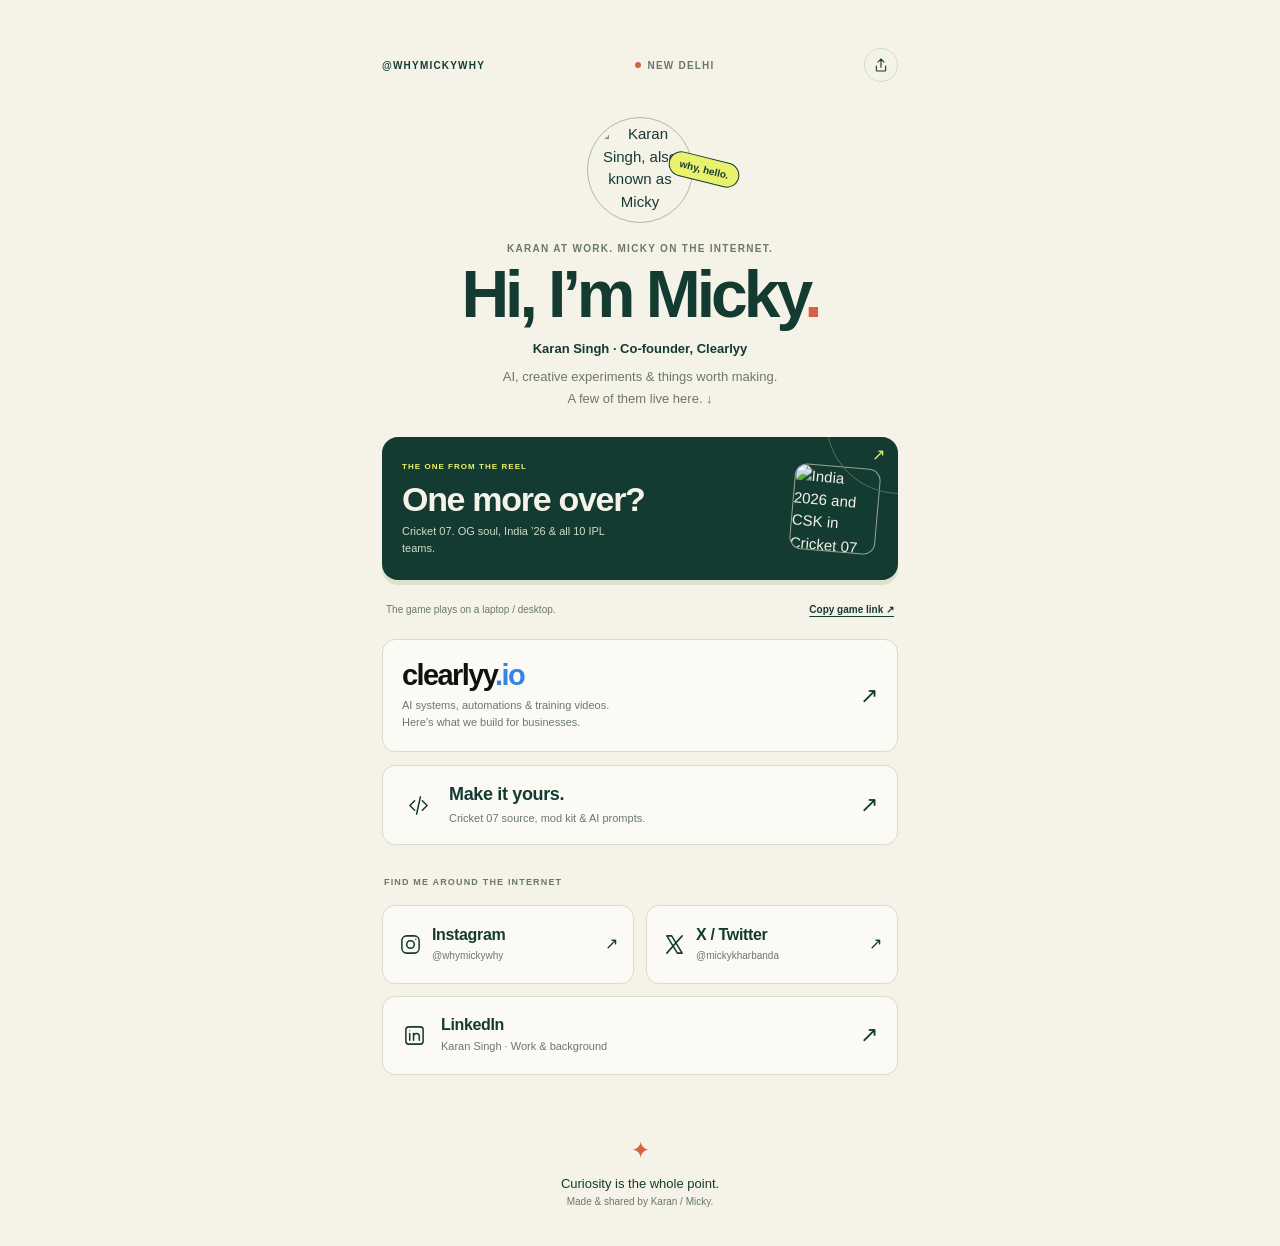
==== site/links/index.html @ c65e8557 "Add Micky personal link page and standalone bio site build" ====
<!doctype html>
<html lang="en">
<head>
<meta charset="utf-8"><meta name="viewport" content="width=device-width,initial-scale=1"><meta name="theme-color" content="#f5f2e8">
<title>Micky / Karan Singh — All my links</title>
<meta name="description" content="Karan Singh, aka Micky. Co-founder of Clearlyy. AI, creative experiments, Cricket 07 and everything I’m building. Find me at @whymickywhy.">
<meta property="og:title" content="Micky. A few things I’m making."><meta property="og:description" content="Cricket 07, Clearlyy, creative experiments and all my links."><meta property="og:type" content="website"><meta property="og:url" content="https://whymickywhy.netlify.app/"><meta property="og:image" content="https://whymickywhy.netlify.app/assets/karan-singh.jpg"><meta name="twitter:card" content="summary"><link rel="canonical" href="https://whymickywhy.netlify.app/">
<link rel="icon" href="data:image/svg+xml,%3Csvg xmlns='http://www.w3.org/2000/svg' viewBox='0 0 64 64'%3E%3Crect width='64' height='64' rx='18' fill='%23143b32'/%3E%3Ctext x='32' y='44' text-anchor='middle' font-size='44' font-family='Arial' font-weight='bold' fill='%23e9f16d'%3Em%3C/text%3E%3C/svg%3E">
<link rel="stylesheet" href="/fonts.css">
<style>
:root{color-scheme:light;--paper:#f5f2e8;--ink:#143b32;--muted:#6c786c;--yellow:#e9f16d;--red:#d86046;--line:#d7dccd;--display:'Bricolage Grotesque',Arial,sans-serif}*{box-sizing:border-box}body{margin:0;color:var(--ink);background:var(--paper);font:400 15px/1.5 'DM Sans',Arial,sans-serif}a{color:inherit;text-decoration:none}button{font:inherit;cursor:pointer}a,button{-webkit-tap-highlight-color:transparent}a:focus-visible,button:focus-visible{outline:3px solid var(--red);outline-offset:5px}main{max-width:560px;margin:auto;padding:34px 22px 25px}.topline{display:flex;align-items:center;justify-content:space-between;margin-bottom:30px;font-size:10px;font-weight:600;letter-spacing:.12em}.location{display:flex;align-items:center;gap:7px;color:var(--muted)}.location:before{content:'';width:6px;height:6px;border-radius:50%;background:var(--red)}.share{border:1px solid var(--line);background:transparent;color:var(--ink);border-radius:50%;width:34px;height:34px;display:grid;place-items:center}.share svg{width:16px;height:16px;fill:none;stroke:currentColor;stroke-width:1.7}.identity{position:relative;text-align:center;margin-bottom:28px}.portrait{width:106px;height:106px;object-fit:cover;object-position:50% 30%;border-radius:50%;padding:5px;border:1px solid #acbba7;margin:0 auto 18px;display:block}.hello{font-size:10px;font-weight:600;letter-spacing:.13em;color:var(--muted);margin:0 0 6px}h1{font:800 66px/.98 var(--display);letter-spacing:-4px;margin:0}h1 span{color:var(--red)}.name{font-size:13px;font-weight:600;margin:12px 0 8px}.intro{max-width:335px;margin:0 auto;color:var(--muted);font-size:13px;line-height:1.65}.doodle{position:absolute;right:calc(50% - 100px);top:40px;transform:rotate(14deg);background:var(--yellow);padding:4px 10px;border:1px solid var(--ink);border-radius:20px;font-size:10px;font-weight:600}.links{display:grid;gap:13px}.feature{position:relative;display:flex;gap:18px;align-items:center;overflow:hidden;padding:24px 20px;background:var(--ink);color:var(--paper);border-radius:16px;box-shadow:0 5px 0 #dce1ce}.feature:after{content:'';position:absolute;width:145px;height:145px;right:-75px;top:-90px;border:1px solid #58715c;border-radius:50%;pointer-events:none}.feature-copy{flex:1;min-width:0}.label{display:block;font-size:8px;letter-spacing:.13em;font-weight:600;color:var(--yellow);margin-bottom:9px}.feature h2{font:700 34px/1 var(--display);letter-spacing:-1.3px;margin:0 0 7px}.feature p{font-size:11px;color:#d1dcc9;margin:0;max-width:235px}.game-art{width:86px;height:86px;object-fit:cover;border:1px solid #93a58d;border-radius:12px;transform:rotate(5deg);flex:none}.arrow{font-size:22px;line-height:1;display:block}.feature .arrow{position:absolute;right:13px;top:10px;color:var(--yellow);font-size:16px}.desktop-note{display:flex;align-items:center;justify-content:space-between;gap:15px;font-size:10px;color:var(--muted);padding:0 4px;margin:0}.desktop-note button{color:var(--ink);background:none;border:0;padding:9px 0;white-space:nowrap;font-size:10px;font-weight:600;text-decoration:underline;text-underline-offset:3px}.row{display:flex;align-items:center;gap:14px;border:1px solid var(--line);border-radius:13px;padding:18px 19px;min-height:79px;background:#fbfaf5;transition:transform .15s,border-color .15s}.row:hover,.feature:hover{transform:translateY(-2px);border-color:#a6b29b}.row-main{flex:1}.row h2{font:700 18px/1.2 var(--display);margin:0 0 4px;letter-spacing:-.35px}.row p{font-size:11px;color:var(--muted);margin:0}.icon{width:33px;height:33px;display:grid;place-items:center;flex:none}.icon svg{width:23px;height:23px;fill:none;stroke:currentColor;stroke-width:1.6;stroke-linecap:round;stroke-linejoin:round}.wordmark{font:800 29px/1 var(--display);letter-spacing:-1.6px;color:#111;margin-bottom:7px}.wordmark span{color:#3383e8}.work{padding-block:21px}.work .row-main p{max-width:340px}.section-label{font-size:9px;letter-spacing:.13em;color:var(--muted);font-weight:600;margin:18px 2px 2px}.socials{display:grid;grid-template-columns:1fr 1fr;gap:12px}.social{min-width:0;padding:17px 15px;gap:9px}.social .icon{width:25px}.social h2{font-size:16px}.social p{font-size:10px;white-space:nowrap}.social .arrow{font-size:16px}.linkedin{grid-column:1/-1}.linkedin .icon{width:25px}.linkedin h2{font-size:16px}.signoff{padding:31px 0 12px;text-align:center;color:var(--muted);font-size:10px}.signoff b{font-family:var(--display);color:var(--ink);font-size:13px;font-weight:500}.signoff .star{color:var(--red);display:block;font-size:23px;margin-bottom:7px}#copy-status{text-align:center;font-size:11px;color:var(--ink);min-height:18px;margin:9px 0 0}.smallprint{font-size:8px;color:var(--muted);text-align:center;margin:13px 0 0}.smallprint a{text-decoration:underline;text-underline-offset:3px}@media(max-width:370px){main{padding-inline:17px}.feature{gap:12px;padding-inline:17px}.feature h2{font-size:30px}.game-art{width:73px;height:83px}.social{padding-inline:12px;gap:6px}.social .icon{width:20px}.social p{font-size:9px}}@media(min-width:700px){main{padding-top:48px}.topline{margin-bottom:35px}}@media(prefers-reduced-motion:reduce){*{transition:none!important;scroll-behavior:auto!important}.row:hover,.feature:hover{transform:none}}
</style>
</head>
<body>
<main>
<div class="topline"><span>@WHYMICKYWHY</span><div class="location">NEW DELHI</div><button class="share" id="share" aria-label="Share Micky’s links"><svg viewBox="0 0 24 24"><path d="M12 16V3m-5 5 5-5 5 5M5 13v7a1 1 0 0 0 1 1h12a1 1 0 0 0 1-1v-7"/></svg></button></div>
<header class="identity"><img class="portrait" src="/assets/karan-singh.jpg" width="106" height="106" alt="Karan Singh, also known as Micky"><span class="doodle">why, hello.</span><p class="hello">KARAN AT WORK. MICKY ON THE INTERNET.</p><h1>Hi, I’m Micky<span>.</span></h1><p class="name">Karan Singh · Co-founder, Clearlyy</p><p class="intro">AI, creative experiments & things worth making.<br>A few of them live here. ↓</p></header>
<nav class="links" aria-label="Micky’s links">
<a class="feature" href="https://cricket07-whymickywhy.netlify.app/"><div class="feature-copy"><span class="label">THE ONE FROM THE REEL</span><h2>One more over?</h2><p>Cricket 07. OG soul, India ’26 & all 10 IPL teams.</p></div><img class="game-art" src="/assets/match.webp" width="86" height="86" alt="India 2026 and CSK in Cricket 07"><span class="arrow" aria-hidden="true">↗</span></a>
<div class="desktop-note"><span>The game plays on a laptop / desktop.</span><button id="copy-game">Copy game link ↗</button></div>
<a class="row work" href="https://clearlyy.io/" target="_blank" rel="noopener noreferrer"><div class="row-main"><div class="wordmark">clearlyy<span>.io</span></div><p>AI systems, automations & training videos.<br>Here’s what we build for businesses.</p></div><span class="arrow" aria-hidden="true">↗</span></a>
<a class="row" href="https://cricket07-whymickywhy.netlify.app/#get-the-kit"><span class="icon" aria-hidden="true"><svg viewBox="0 0 24 24"><path d="m8 7-5 5 5 5m8-10 5 5-5 5m-2-14-4 18"/></svg></span><div class="row-main"><h2>Make it yours.</h2><p>Cricket 07 source, mod kit & AI prompts.</p></div><span class="arrow" aria-hidden="true">↗</span></a>
<p class="section-label">FIND ME AROUND THE INTERNET</p>
<div class="socials">
<a class="row social" href="https://www.instagram.com/whymickywhy/" target="_blank" rel="noopener noreferrer"><span class="icon" aria-hidden="true"><svg viewBox="0 0 24 24"><rect x="3" y="3" width="18" height="18" rx="5"/><circle cx="12" cy="12" r="4"/><circle cx="17.5" cy="6.5" r=".7" fill="currentColor" stroke="none"/></svg></span><div class="row-main"><h2>Instagram</h2><p>@whymickywhy</p></div><span class="arrow" aria-hidden="true">↗</span></a>
<a class="row social" href="https://x.com/mickykharbanda" target="_blank" rel="noopener noreferrer"><span class="icon" aria-hidden="true"><svg viewBox="0 0 24 24"><path d="M4 3h5l11 18h-5L4 3Zm0 18L20 3"/></svg></span><div class="row-main"><h2>X / Twitter</h2><p>@mickykharbanda</p></div><span class="arrow" aria-hidden="true">↗</span></a>
<a class="row linkedin" href="https://www.linkedin.com/in/karansinghworks" target="_blank" rel="noopener noreferrer"><span class="icon" aria-hidden="true"><svg viewBox="0 0 24 24"><rect x="3" y="3" width="18" height="18" rx="3"/><path d="M7 10v7m4 0v-7m0 3a3 3 0 0 1 6 0v4"/><circle cx="7" cy="7" r=".6" fill="currentColor" stroke="none"/></svg></span><div class="row-main"><h2>LinkedIn</h2><p>Karan Singh · Work & background</p></div><span class="arrow" aria-hidden="true">↗</span></a>
</div>
</nav>
<p id="copy-status" role="status" aria-live="polite"></p>
<footer class="signoff"><span class="star" aria-hidden="true">✦</span><b>Curiosity is the whole point.</b><br>Made & shared by Karan / Micky.</footer>
</main>
<script>
const bioUrl='https://whymickywhy.netlify.app/';
const gameUrl='https://cricket07-whymickywhy.netlify.app/';
async function copyLink(url){const status=document.getElementById('copy-status');try{await navigator.clipboard.writeText(url);status.textContent='Link copied. Send it to your people.';}catch{status.textContent=url;}}
document.getElementById('copy-game').addEventListener('click',()=>copyLink(gameUrl));
document.getElementById('share').addEventListener('click',async()=>{if(navigator.share){try{await navigator.share({title:'Micky — All my links',url:bioUrl});return;}catch(error){if(error.name==='AbortError')return;}}await copyLink(bioUrl);});
</script>
<!-- Cloudflare Web Analytics: public bio site token. -->
<script type="module" src="https://static.cloudflareinsights.com/beacon.min.js" data-cf-beacon='{"token":"8769d20f99bf4839a39fa9d8a554949b"}'></script>
</body>
</html>
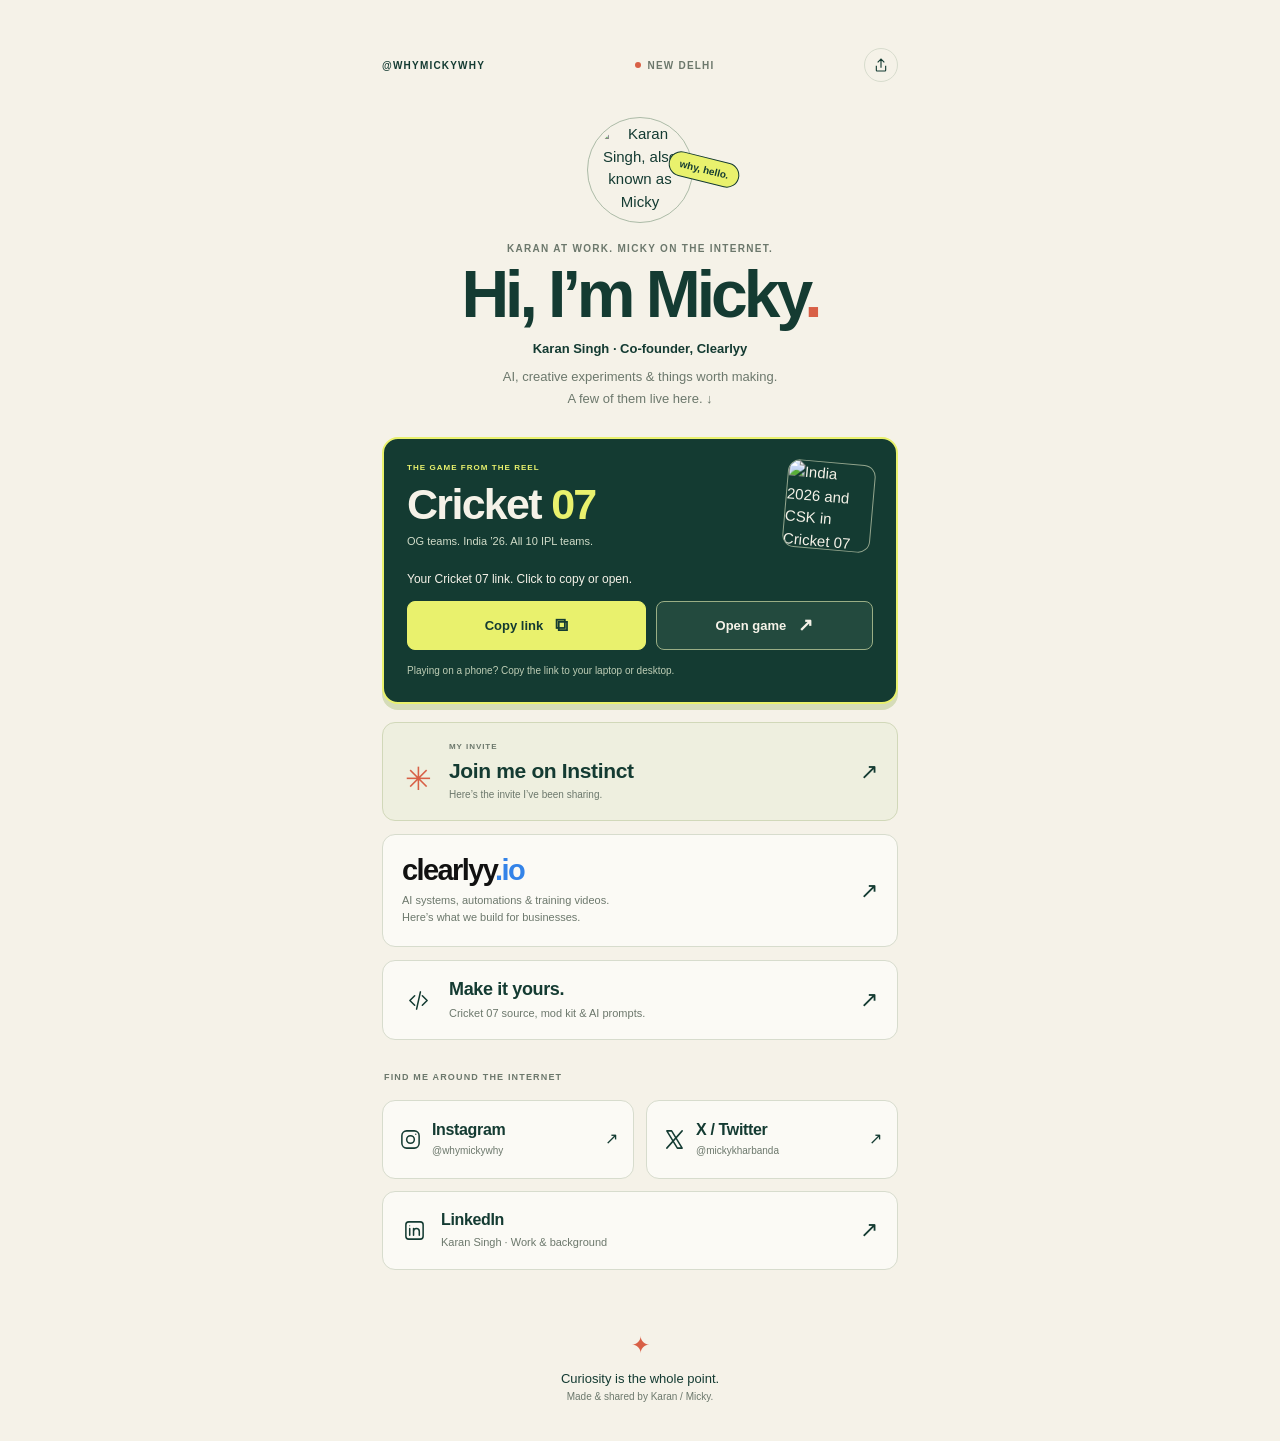
==== commit e13abf62: "Highlight Cricket 07 copy and open actions and add Instinct invite" ====
--- a/site/links/index.html
+++ b/site/links/index.html
@@ -9,6 +9,8 @@
 <link rel="stylesheet" href="/fonts.css">
 <style>
 :root{color-scheme:light;--paper:#f5f2e8;--ink:#143b32;--muted:#6c786c;--yellow:#e9f16d;--red:#d86046;--line:#d7dccd;--display:'Bricolage Grotesque',Arial,sans-serif}*{box-sizing:border-box}body{margin:0;color:var(--ink);background:var(--paper);font:400 15px/1.5 'DM Sans',Arial,sans-serif}a{color:inherit;text-decoration:none}button{font:inherit;cursor:pointer}a,button{-webkit-tap-highlight-color:transparent}a:focus-visible,button:focus-visible{outline:3px solid var(--red);outline-offset:5px}main{max-width:560px;margin:auto;padding:34px 22px 25px}.topline{display:flex;align-items:center;justify-content:space-between;margin-bottom:30px;font-size:10px;font-weight:600;letter-spacing:.12em}.location{display:flex;align-items:center;gap:7px;color:var(--muted)}.location:before{content:'';width:6px;height:6px;border-radius:50%;background:var(--red)}.share{border:1px solid var(--line);background:transparent;color:var(--ink);border-radius:50%;width:34px;height:34px;display:grid;place-items:center}.share svg{width:16px;height:16px;fill:none;stroke:currentColor;stroke-width:1.7}.identity{position:relative;text-align:center;margin-bottom:28px}.portrait{width:106px;height:106px;object-fit:cover;object-position:50% 30%;border-radius:50%;padding:5px;border:1px solid #acbba7;margin:0 auto 18px;display:block}.hello{font-size:10px;font-weight:600;letter-spacing:.13em;color:var(--muted);margin:0 0 6px}h1{font:800 66px/.98 var(--display);letter-spacing:-4px;margin:0}h1 span{color:var(--red)}.name{font-size:13px;font-weight:600;margin:12px 0 8px}.intro{max-width:335px;margin:0 auto;color:var(--muted);font-size:13px;line-height:1.65}.doodle{position:absolute;right:calc(50% - 100px);top:40px;transform:rotate(14deg);background:var(--yellow);padding:4px 10px;border:1px solid var(--ink);border-radius:20px;font-size:10px;font-weight:600}.links{display:grid;gap:13px}.feature{position:relative;display:flex;gap:18px;align-items:center;overflow:hidden;padding:24px 20px;background:var(--ink);color:var(--paper);border-radius:16px;box-shadow:0 5px 0 #dce1ce}.feature:after{content:'';position:absolute;width:145px;height:145px;right:-75px;top:-90px;border:1px solid #58715c;border-radius:50%;pointer-events:none}.feature-copy{flex:1;min-width:0}.label{display:block;font-size:8px;letter-spacing:.13em;font-weight:600;color:var(--yellow);margin-bottom:9px}.feature h2{font:700 34px/1 var(--display);letter-spacing:-1.3px;margin:0 0 7px}.feature p{font-size:11px;color:#d1dcc9;margin:0;max-width:235px}.game-art{width:86px;height:86px;object-fit:cover;border:1px solid #93a58d;border-radius:12px;transform:rotate(5deg);flex:none}.arrow{font-size:22px;line-height:1;display:block}.feature .arrow{position:absolute;right:13px;top:10px;color:var(--yellow);font-size:16px}.desktop-note{display:flex;align-items:center;justify-content:space-between;gap:15px;font-size:10px;color:var(--muted);padding:0 4px;margin:0}.desktop-note button{color:var(--ink);background:none;border:0;padding:9px 0;white-space:nowrap;font-size:10px;font-weight:600;text-decoration:underline;text-underline-offset:3px}.row{display:flex;align-items:center;gap:14px;border:1px solid var(--line);border-radius:13px;padding:18px 19px;min-height:79px;background:#fbfaf5;transition:transform .15s,border-color .15s}.row:hover,.feature:hover{transform:translateY(-2px);border-color:#a6b29b}.row-main{flex:1}.row h2{font:700 18px/1.2 var(--display);margin:0 0 4px;letter-spacing:-.35px}.row p{font-size:11px;color:var(--muted);margin:0}.icon{width:33px;height:33px;display:grid;place-items:center;flex:none}.icon svg{width:23px;height:23px;fill:none;stroke:currentColor;stroke-width:1.6;stroke-linecap:round;stroke-linejoin:round}.wordmark{font:800 29px/1 var(--display);letter-spacing:-1.6px;color:#111;margin-bottom:7px}.wordmark span{color:#3383e8}.work{padding-block:21px}.work .row-main p{max-width:340px}.section-label{font-size:9px;letter-spacing:.13em;color:var(--muted);font-weight:600;margin:18px 2px 2px}.socials{display:grid;grid-template-columns:1fr 1fr;gap:12px}.social{min-width:0;padding:17px 15px;gap:9px}.social .icon{width:25px}.social h2{font-size:16px}.social p{font-size:10px;white-space:nowrap}.social .arrow{font-size:16px}.linkedin{grid-column:1/-1}.linkedin .icon{width:25px}.linkedin h2{font-size:16px}.signoff{padding:31px 0 12px;text-align:center;color:var(--muted);font-size:10px}.signoff b{font-family:var(--display);color:var(--ink);font-size:13px;font-weight:500}.signoff .star{color:var(--red);display:block;font-size:23px;margin-bottom:7px}#copy-status{text-align:center;font-size:11px;color:var(--ink);min-height:18px;margin:9px 0 0}.smallprint{font-size:8px;color:var(--muted);text-align:center;margin:13px 0 0}.smallprint a{text-decoration:underline;text-underline-offset:3px}@media(max-width:370px){main{padding-inline:17px}.feature{gap:12px;padding-inline:17px}.feature h2{font-size:30px}.game-art{width:73px;height:83px}.social{padding-inline:12px;gap:6px}.social .icon{width:20px}.social p{font-size:9px}}@media(min-width:700px){main{padding-top:48px}.topline{margin-bottom:35px}}@media(prefers-reduced-motion:reduce){*{transition:none!important;scroll-behavior:auto!important}.row:hover,.feature:hover{transform:none}}
+
+.game-feature{display:block;padding:23px;border:2px solid var(--yellow);box-shadow:0 6px 0 #d5dcb8;overflow:visible}.game-feature:hover{transform:none}.game-feature:after{display:none}.game-lead{display:flex;align-items:center;gap:18px}.game-feature h2{font-size:43px;letter-spacing:-1.7px}.game-feature h2 span{color:var(--yellow)}.game-feature .game-art{width:88px;height:88px}.game-prompt{margin:20px 0 13px!important;color:var(--paper)!important;font-size:12px!important;max-width:none!important}.game-actions{display:grid;grid-template-columns:1.1fr 1fr;gap:10px}.game-actions button,.game-actions a{display:flex;align-items:center;justify-content:center;gap:12px;min-height:49px;border-radius:8px;font-size:13px;font-weight:600;border:1px solid #9aae85;transition:background .15s,transform .15s}.game-actions button{background:var(--yellow);color:var(--ink);border-color:var(--yellow)}.game-actions a{background:#234a3e;color:var(--paper)}.game-actions button:hover,.game-actions a:hover{transform:translateY(-2px)}.game-actions button:active,.game-actions a:active{transform:scale(.97)}.game-actions button.copied{background:#e6f6ce;border-color:#e6f6ce}.game-actions button:disabled{cursor:wait}.game-actions span:last-child{font-size:18px}.game-help{font-size:10px!important;line-height:1.6!important;color:#bfceb6!important;max-width:none!important;margin:13px 0 0!important}#game-copy-status{color:var(--yellow);font-size:11px;margin:10px 0 0;min-height:0;max-width:none}#game-copy-status:empty{display:none}#game-url{width:100%;margin-top:10px;padding:10px;border:1px solid #9aae85;border-radius:6px;background:#234a3e;color:#fff;font:11px 'DM Sans',Arial,sans-serif}.instinct{border-color:#d1d8b9;background:#eeefdF;margin-top:5px}.instinct-icon{font-size:32px;color:var(--red)}.invite-label{font-size:8px;letter-spacing:.12em;font-weight:600;color:var(--muted);display:block;margin-bottom:5px}.instinct h2{font-size:21px}.instinct p{font-size:10px}#copy-status:not(:empty){position:fixed;z-index:5;bottom:24px;left:50%;transform:translateX(-50%);width:max-content;max-width:calc(100% - 32px);padding:13px 19px;background:var(--ink);color:var(--paper);border-radius:10px;box-shadow:0 5px 20px #143b3220}@media(max-width:540px){.topline{margin-bottom:23px}.portrait{width:88px;height:88px;margin-bottom:16px}h1{font-size:48px;letter-spacing:-2.5px}.hello{font-size:8px}.identity{margin-bottom:25px}.name{font-size:12px}.intro{font-size:12px}.doodle{top:32px;right:calc(50% - 97px)}.game-feature{padding:20px}.game-feature h2{font-size:39px}.game-feature .game-art{width:77px;height:77px}.game-lead{gap:12px}.game-feature .feature-copy p{font-size:10px}.game-feature .label{font-size:7px}.game-help{font-size:9px!important}.game-prompt{font-size:11px!important}.game-actions{gap:9px}.game-actions button,.game-actions a{font-size:12px}}@media(max-width:350px){h1{font-size:43px}.game-feature h2{font-size:34px}.game-feature{padding:17px}.game-feature .game-art{width:65px;height:65px}.game-actions button,.game-actions a{font-size:11px}}
 </style>
 </head>
 <body>
@@ -16,8 +18,14 @@
 <div class="topline"><span>@WHYMICKYWHY</span><div class="location">NEW DELHI</div><button class="share" id="share" aria-label="Share Micky’s links"><svg viewBox="0 0 24 24"><path d="M12 16V3m-5 5 5-5 5 5M5 13v7a1 1 0 0 0 1 1h12a1 1 0 0 0 1-1v-7"/></svg></button></div>
 <header class="identity"><img class="portrait" src="/assets/karan-singh.jpg" width="106" height="106" alt="Karan Singh, also known as Micky"><span class="doodle">why, hello.</span><p class="hello">KARAN AT WORK. MICKY ON THE INTERNET.</p><h1>Hi, I’m Micky<span>.</span></h1><p class="name">Karan Singh · Co-founder, Clearlyy</p><p class="intro">AI, creative experiments & things worth making.<br>A few of them live here. ↓</p></header>
 <nav class="links" aria-label="Micky’s links">
-<a class="feature" href="https://cricket07-whymickywhy.netlify.app/"><div class="feature-copy"><span class="label">THE ONE FROM THE REEL</span><h2>One more over?</h2><p>Cricket 07. OG soul, India ’26 & all 10 IPL teams.</p></div><img class="game-art" src="/assets/match.webp" width="86" height="86" alt="India 2026 and CSK in Cricket 07"><span class="arrow" aria-hidden="true">↗</span></a>
-<div class="desktop-note"><span>The game plays on a laptop / desktop.</span><button id="copy-game">Copy game link ↗</button></div>
+<section class="feature game-feature" aria-labelledby="game-title">
+<a class="game-lead" href="https://cricket07-whymickywhy.netlify.app/" aria-label="Open Cricket 07"><div class="feature-copy"><span class="label">THE GAME FROM THE REEL</span><h2 id="game-title">Cricket <span>07</span></h2><p>OG teams. India ’26. All 10 IPL teams.</p></div><img class="game-art" src="/assets/match.webp" width="86" height="86" alt="India 2026 and CSK in Cricket 07"></a>
+<p class="game-prompt">Your Cricket 07 link. Click to copy or open.</p>
+<div class="game-actions"><button id="copy-game" aria-label="Copy Cricket 07 link"><span id="copy-label">Copy link</span><span id="copy-icon" aria-hidden="true">⧉</span></button><a href="https://cricket07-whymickywhy.netlify.app/">Open game <span aria-hidden="true">↗</span></a></div>
+<p id="game-copy-status" role="status" aria-live="polite"></p><input id="game-url" readonly value="https://cricket07-whymickywhy.netlify.app/" aria-label="Cricket 07 link to copy" hidden>
+<p class="game-help">Playing on a phone? Copy the link to your laptop or desktop.</p>
+</section>
+<a class="row instinct" href="https://app.instinct.com/invite?t=mvv5nhh4rykh5q2quqb3yzs54m&amp;preview=whatsapp" target="_blank" rel="noopener noreferrer"><span class="icon instinct-icon" aria-hidden="true">✳</span><div class="row-main"><span class="invite-label">MY INVITE</span><h2>Join me on Instinct</h2><p>Here’s the invite I’ve been sharing.</p></div><span class="arrow" aria-hidden="true">↗</span></a>
 <a class="row work" href="https://clearlyy.io/" target="_blank" rel="noopener noreferrer"><div class="row-main"><div class="wordmark">clearlyy<span>.io</span></div><p>AI systems, automations & training videos.<br>Here’s what we build for businesses.</p></div><span class="arrow" aria-hidden="true">↗</span></a>
 <a class="row" href="https://cricket07-whymickywhy.netlify.app/#get-the-kit"><span class="icon" aria-hidden="true"><svg viewBox="0 0 24 24"><path d="m8 7-5 5 5 5m8-10 5 5-5 5m-2-14-4 18"/></svg></span><div class="row-main"><h2>Make it yours.</h2><p>Cricket 07 source, mod kit & AI prompts.</p></div><span class="arrow" aria-hidden="true">↗</span></a>
 <p class="section-label">FIND ME AROUND THE INTERNET</p>
@@ -33,8 +41,19 @@
 <script>
 const bioUrl='https://whymickywhy.netlify.app/';
 const gameUrl='https://cricket07-whymickywhy.netlify.app/';
+let copiedReset;
 async function copyLink(url){const status=document.getElementById('copy-status');try{await navigator.clipboard.writeText(url);status.textContent='Link copied. Send it to your people.';}catch{status.textContent=url;}}
-document.getElementById('copy-game').addEventListener('click',()=>copyLink(gameUrl));
+document.getElementById('copy-game').addEventListener('click',async()=>{
+  const button=document.getElementById('copy-game'), label=document.getElementById('copy-label'), icon=document.getElementById('copy-icon'), status=document.getElementById('game-copy-status'), fallback=document.getElementById('game-url');
+  clearTimeout(copiedReset);button.disabled=true;
+  try{
+    await navigator.clipboard.writeText(gameUrl);
+    label.textContent='Copied!';icon.textContent='✓';button.classList.add('copied');button.setAttribute('aria-label','Cricket 07 link copied');status.textContent='Link copied. Paste it anywhere.';fallback.hidden=true;
+    copiedReset=setTimeout(()=>{label.textContent='Copy link';icon.textContent='⧉';button.classList.remove('copied');button.setAttribute('aria-label','Copy Cricket 07 link');status.textContent='';},3500);
+  }catch{
+    label.textContent='Select link';icon.textContent='↓';status.textContent='Press and hold the link below to copy it.';fallback.hidden=false;fallback.focus();fallback.select();
+  }finally{button.disabled=false;}
+});
 document.getElementById('share').addEventListener('click',async()=>{if(navigator.share){try{await navigator.share({title:'Micky — All my links',url:bioUrl});return;}catch(error){if(error.name==='AbortError')return;}}await copyLink(bioUrl);});
 </script>
 <!-- Cloudflare Web Analytics: public bio site token. -->
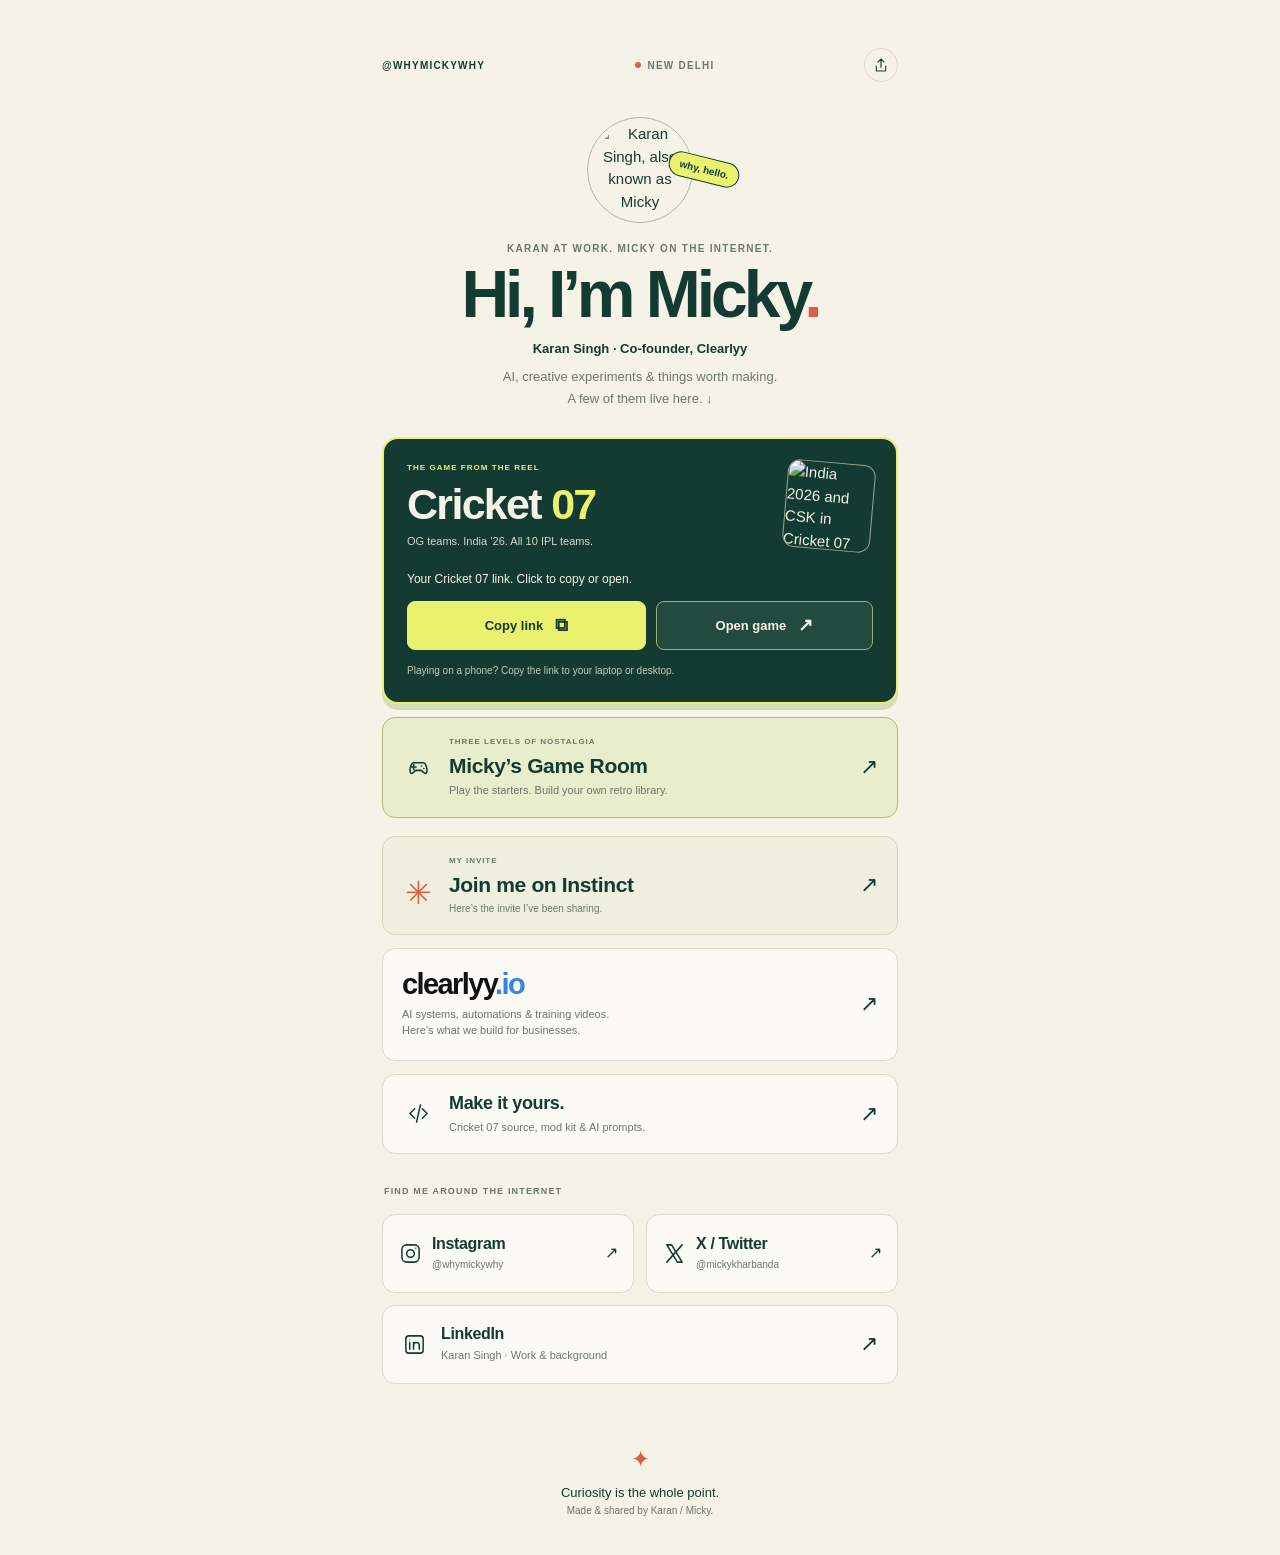
==== commit c9158ba9: "Link the three-level Game Room from Micky bio page" ====
--- a/site/links/index.html
+++ b/site/links/index.html
@@ -11,6 +11,7 @@
 :root{color-scheme:light;--paper:#f5f2e8;--ink:#143b32;--muted:#6c786c;--yellow:#e9f16d;--red:#d86046;--line:#d7dccd;--display:'Bricolage Grotesque',Arial,sans-serif}*{box-sizing:border-box}body{margin:0;color:var(--ink);background:var(--paper);font:400 15px/1.5 'DM Sans',Arial,sans-serif}a{color:inherit;text-decoration:none}button{font:inherit;cursor:pointer}a,button{-webkit-tap-highlight-color:transparent}a:focus-visible,button:focus-visible{outline:3px solid var(--red);outline-offset:5px}main{max-width:560px;margin:auto;padding:34px 22px 25px}.topline{display:flex;align-items:center;justify-content:space-between;margin-bottom:30px;font-size:10px;font-weight:600;letter-spacing:.12em}.location{display:flex;align-items:center;gap:7px;color:var(--muted)}.location:before{content:'';width:6px;height:6px;border-radius:50%;background:var(--red)}.share{border:1px solid var(--line);background:transparent;color:var(--ink);border-radius:50%;width:34px;height:34px;display:grid;place-items:center}.share svg{width:16px;height:16px;fill:none;stroke:currentColor;stroke-width:1.7}.identity{position:relative;text-align:center;margin-bottom:28px}.portrait{width:106px;height:106px;object-fit:cover;object-position:50% 30%;border-radius:50%;padding:5px;border:1px solid #acbba7;margin:0 auto 18px;display:block}.hello{font-size:10px;font-weight:600;letter-spacing:.13em;color:var(--muted);margin:0 0 6px}h1{font:800 66px/.98 var(--display);letter-spacing:-4px;margin:0}h1 span{color:var(--red)}.name{font-size:13px;font-weight:600;margin:12px 0 8px}.intro{max-width:335px;margin:0 auto;color:var(--muted);font-size:13px;line-height:1.65}.doodle{position:absolute;right:calc(50% - 100px);top:40px;transform:rotate(14deg);background:var(--yellow);padding:4px 10px;border:1px solid var(--ink);border-radius:20px;font-size:10px;font-weight:600}.links{display:grid;gap:13px}.feature{position:relative;display:flex;gap:18px;align-items:center;overflow:hidden;padding:24px 20px;background:var(--ink);color:var(--paper);border-radius:16px;box-shadow:0 5px 0 #dce1ce}.feature:after{content:'';position:absolute;width:145px;height:145px;right:-75px;top:-90px;border:1px solid #58715c;border-radius:50%;pointer-events:none}.feature-copy{flex:1;min-width:0}.label{display:block;font-size:8px;letter-spacing:.13em;font-weight:600;color:var(--yellow);margin-bottom:9px}.feature h2{font:700 34px/1 var(--display);letter-spacing:-1.3px;margin:0 0 7px}.feature p{font-size:11px;color:#d1dcc9;margin:0;max-width:235px}.game-art{width:86px;height:86px;object-fit:cover;border:1px solid #93a58d;border-radius:12px;transform:rotate(5deg);flex:none}.arrow{font-size:22px;line-height:1;display:block}.feature .arrow{position:absolute;right:13px;top:10px;color:var(--yellow);font-size:16px}.desktop-note{display:flex;align-items:center;justify-content:space-between;gap:15px;font-size:10px;color:var(--muted);padding:0 4px;margin:0}.desktop-note button{color:var(--ink);background:none;border:0;padding:9px 0;white-space:nowrap;font-size:10px;font-weight:600;text-decoration:underline;text-underline-offset:3px}.row{display:flex;align-items:center;gap:14px;border:1px solid var(--line);border-radius:13px;padding:18px 19px;min-height:79px;background:#fbfaf5;transition:transform .15s,border-color .15s}.row:hover,.feature:hover{transform:translateY(-2px);border-color:#a6b29b}.row-main{flex:1}.row h2{font:700 18px/1.2 var(--display);margin:0 0 4px;letter-spacing:-.35px}.row p{font-size:11px;color:var(--muted);margin:0}.icon{width:33px;height:33px;display:grid;place-items:center;flex:none}.icon svg{width:23px;height:23px;fill:none;stroke:currentColor;stroke-width:1.6;stroke-linecap:round;stroke-linejoin:round}.wordmark{font:800 29px/1 var(--display);letter-spacing:-1.6px;color:#111;margin-bottom:7px}.wordmark span{color:#3383e8}.work{padding-block:21px}.work .row-main p{max-width:340px}.section-label{font-size:9px;letter-spacing:.13em;color:var(--muted);font-weight:600;margin:18px 2px 2px}.socials{display:grid;grid-template-columns:1fr 1fr;gap:12px}.social{min-width:0;padding:17px 15px;gap:9px}.social .icon{width:25px}.social h2{font-size:16px}.social p{font-size:10px;white-space:nowrap}.social .arrow{font-size:16px}.linkedin{grid-column:1/-1}.linkedin .icon{width:25px}.linkedin h2{font-size:16px}.signoff{padding:31px 0 12px;text-align:center;color:var(--muted);font-size:10px}.signoff b{font-family:var(--display);color:var(--ink);font-size:13px;font-weight:500}.signoff .star{color:var(--red);display:block;font-size:23px;margin-bottom:7px}#copy-status{text-align:center;font-size:11px;color:var(--ink);min-height:18px;margin:9px 0 0}.smallprint{font-size:8px;color:var(--muted);text-align:center;margin:13px 0 0}.smallprint a{text-decoration:underline;text-underline-offset:3px}@media(max-width:370px){main{padding-inline:17px}.feature{gap:12px;padding-inline:17px}.feature h2{font-size:30px}.game-art{width:73px;height:83px}.social{padding-inline:12px;gap:6px}.social .icon{width:20px}.social p{font-size:9px}}@media(min-width:700px){main{padding-top:48px}.topline{margin-bottom:35px}}@media(prefers-reduced-motion:reduce){*{transition:none!important;scroll-behavior:auto!important}.row:hover,.feature:hover{transform:none}}
 
 .game-feature{display:block;padding:23px;border:2px solid var(--yellow);box-shadow:0 6px 0 #d5dcb8;overflow:visible}.game-feature:hover{transform:none}.game-feature:after{display:none}.game-lead{display:flex;align-items:center;gap:18px}.game-feature h2{font-size:43px;letter-spacing:-1.7px}.game-feature h2 span{color:var(--yellow)}.game-feature .game-art{width:88px;height:88px}.game-prompt{margin:20px 0 13px!important;color:var(--paper)!important;font-size:12px!important;max-width:none!important}.game-actions{display:grid;grid-template-columns:1.1fr 1fr;gap:10px}.game-actions button,.game-actions a{display:flex;align-items:center;justify-content:center;gap:12px;min-height:49px;border-radius:8px;font-size:13px;font-weight:600;border:1px solid #9aae85;transition:background .15s,transform .15s}.game-actions button{background:var(--yellow);color:var(--ink);border-color:var(--yellow)}.game-actions a{background:#234a3e;color:var(--paper)}.game-actions button:hover,.game-actions a:hover{transform:translateY(-2px)}.game-actions button:active,.game-actions a:active{transform:scale(.97)}.game-actions button.copied{background:#e6f6ce;border-color:#e6f6ce}.game-actions button:disabled{cursor:wait}.game-actions span:last-child{font-size:18px}.game-help{font-size:10px!important;line-height:1.6!important;color:#bfceb6!important;max-width:none!important;margin:13px 0 0!important}#game-copy-status{color:var(--yellow);font-size:11px;margin:10px 0 0;min-height:0;max-width:none}#game-copy-status:empty{display:none}#game-url{width:100%;margin-top:10px;padding:10px;border:1px solid #9aae85;border-radius:6px;background:#234a3e;color:#fff;font:11px 'DM Sans',Arial,sans-serif}.instinct{border-color:#d1d8b9;background:#eeefdF;margin-top:5px}.instinct-icon{font-size:32px;color:var(--red)}.invite-label{font-size:8px;letter-spacing:.12em;font-weight:600;color:var(--muted);display:block;margin-bottom:5px}.instinct h2{font-size:21px}.instinct p{font-size:10px}#copy-status:not(:empty){position:fixed;z-index:5;bottom:24px;left:50%;transform:translateX(-50%);width:max-content;max-width:calc(100% - 32px);padding:13px 19px;background:var(--ink);color:var(--paper);border-radius:10px;box-shadow:0 5px 20px #143b3220}@media(max-width:540px){.topline{margin-bottom:23px}.portrait{width:88px;height:88px;margin-bottom:16px}h1{font-size:48px;letter-spacing:-2.5px}.hello{font-size:8px}.identity{margin-bottom:25px}.name{font-size:12px}.intro{font-size:12px}.doodle{top:32px;right:calc(50% - 97px)}.game-feature{padding:20px}.game-feature h2{font-size:39px}.game-feature .game-art{width:77px;height:77px}.game-lead{gap:12px}.game-feature .feature-copy p{font-size:10px}.game-feature .label{font-size:7px}.game-help{font-size:9px!important}.game-prompt{font-size:11px!important}.game-actions{gap:9px}.game-actions button,.game-actions a{font-size:12px}}@media(max-width:350px){h1{font-size:43px}.game-feature h2{font-size:34px}.game-feature{padding:17px}.game-feature .game-art{width:65px;height:65px}.game-actions button,.game-actions a{font-size:11px}}
+.game-room-link{background:#e8edcc;border-color:#acbb7b}.game-room-link h2{font-size:21px}.game-room-link .icon{color:var(--ink)}
 </style>
 </head>
 <body>
@@ -25,6 +26,7 @@
 <p id="game-copy-status" role="status" aria-live="polite"></p><input id="game-url" readonly value="https://cricket07-whymickywhy.netlify.app/" aria-label="Cricket 07 link to copy" hidden>
 <p class="game-help">Playing on a phone? Copy the link to your laptop or desktop.</p>
 </section>
+<a class="row game-room-link" href="https://micky-game-room.netlify.app/"><span class="icon" aria-hidden="true"><svg viewBox="0 0 24 24"><path d="M7 7h10c3 0 5 9 3 11-1 1-4-2-5-3H9c-1 1-4 4-5 3-2-2 0-11 3-11Z"/><path d="M7 9v5m-2.5-2.5h5m5.5-1h.1m2.4 2.5h.1"/></svg></span><div class="row-main"><span class="invite-label">THREE LEVELS OF NOSTALGIA</span><h2>Micky’s Game Room</h2><p>Play the starters. Build your own retro library.</p></div><span class="arrow" aria-hidden="true">↗</span></a>
 <a class="row instinct" href="https://app.instinct.com/invite?t=mvv5nhh4rykh5q2quqb3yzs54m&amp;preview=whatsapp" target="_blank" rel="noopener noreferrer"><span class="icon instinct-icon" aria-hidden="true">✳</span><div class="row-main"><span class="invite-label">MY INVITE</span><h2>Join me on Instinct</h2><p>Here’s the invite I’ve been sharing.</p></div><span class="arrow" aria-hidden="true">↗</span></a>
 <a class="row work" href="https://clearlyy.io/" target="_blank" rel="noopener noreferrer"><div class="row-main"><div class="wordmark">clearlyy<span>.io</span></div><p>AI systems, automations & training videos.<br>Here’s what we build for businesses.</p></div><span class="arrow" aria-hidden="true">↗</span></a>
 <a class="row" href="https://cricket07-whymickywhy.netlify.app/#get-the-kit"><span class="icon" aria-hidden="true"><svg viewBox="0 0 24 24"><path d="m8 7-5 5 5 5m8-10 5 5-5 5m-2-14-4 18"/></svg></span><div class="row-main"><h2>Make it yours.</h2><p>Cricket 07 source, mod kit & AI prompts.</p></div><span class="arrow" aria-hidden="true">↗</span></a>
